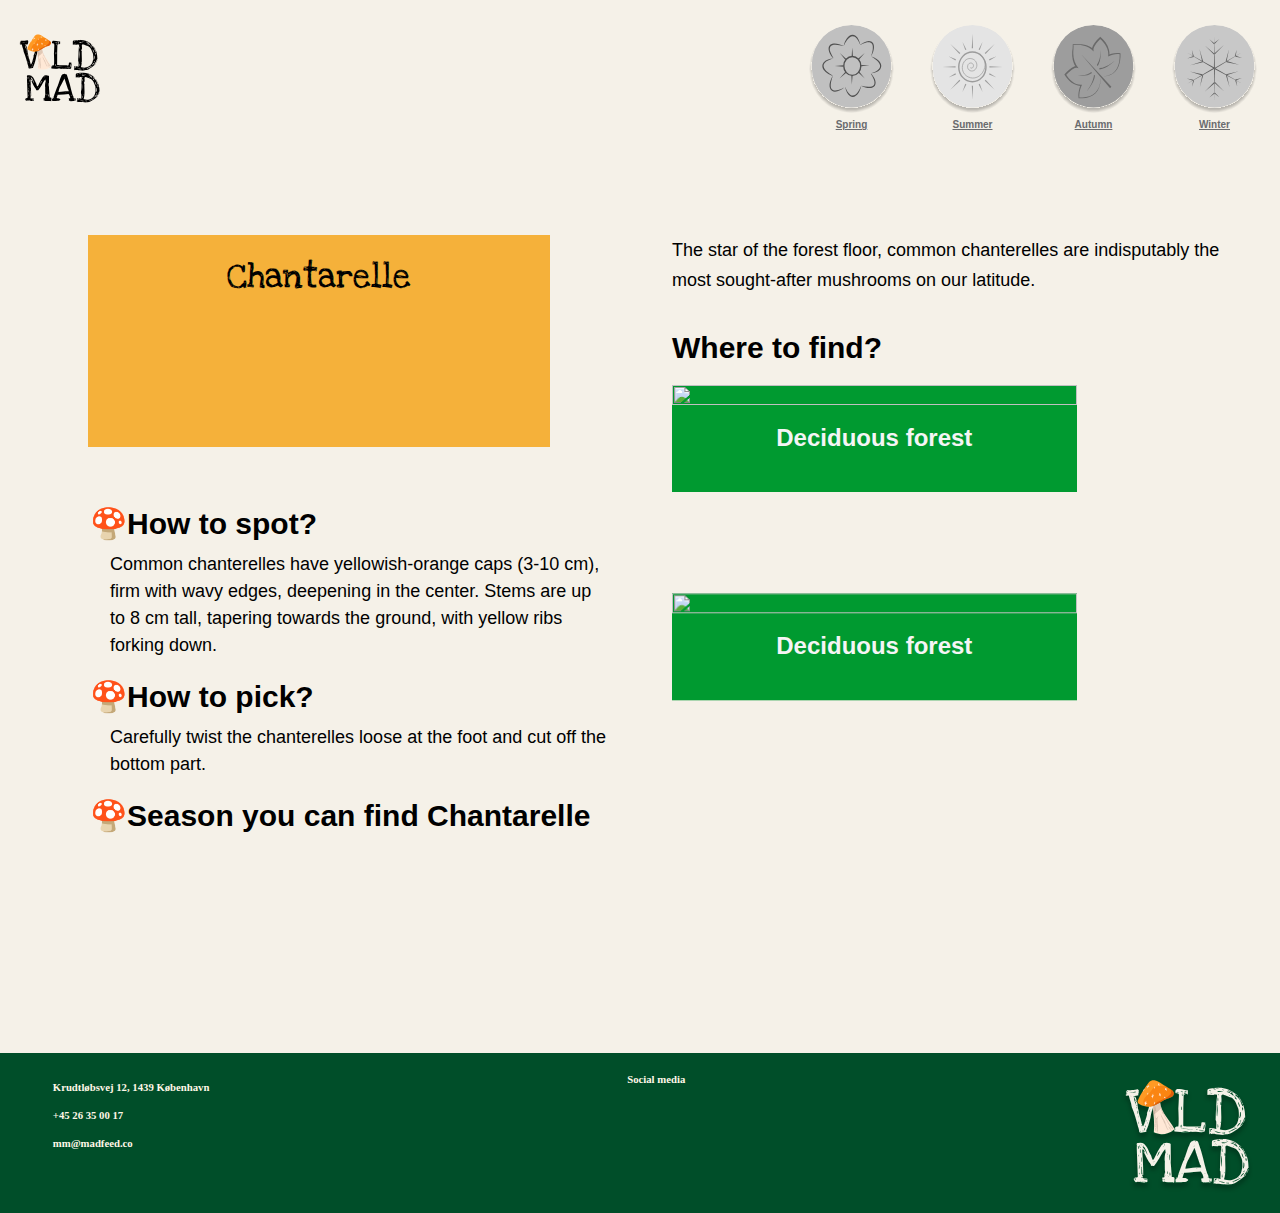
==== product.html @ 982239af "Menu links virker" ====
<!DOCTYPE html>
<html lang="en">

<head>
    <meta charset="UTF-8">
    <meta name="viewport" content="width=device-width, initial-scale=1.0">
    <meta name="robots" content="noindex">
    <link rel="preconnect" href="https://fonts.googleapis.com">
    <link rel="preconnect" href="https://fonts.gstatic.com" crossorigin>
    <link
        href="https://fonts.googleapis.com/css2?family=Lemonada:wght@600&family=Love+Ya+Like+A+Sister&family=Montserrat:wght@600&display=swap"
        rel="stylesheet">
    <script src="https://kit.fontawesome.com/c5d83fc88a.js" crossorigin="anonymous"></script>
    <link rel="stylesheet" href="css/mutual.css">
    <link rel="stylesheet" href="css/product.css">
    <title>Product</title>

</head>

<body>
    <header>
        <div class="logo"><a href="index.html"> <img src="svg/logo.svg" alt="logo til Vildmad"></a>

        </div>
        <nav>
            <div class="menu">
                <div class="menu">
                    <a class="spring_link2" href=""><img class="spring_img" src="svg/spring.svg" alt="">
                        <h6>Spring</h6>
                    </a>
                    <a class="summer_link2" href=""><img class="summer_img" src="svg/summer.svg" alt="">
                        <h6>Summer</h6>
                    </a>
                    <a class="autumn_link2" href=""><img class="autumn_img" src="svg/autumn.svg" alt="">
                        <h6>Autumn</h6>
                    </a>
                    <a class="winter_link2" href=""><img class="winter_img" src="svg/winter.svg" alt="">
                        <h6>Winter</h6>
                    </a>
                </div>
            </div>

            <div class="burger">
                <div class="line"></div>
                <div class="line"></div>
                <div class="line"></div>
            </div>
        </nav>
    </header>
    <main>
        <article class="singleview">
            <div class="box_0">
                <img class="svampe" src="" alt="">
                <h2 class="svampe_name">Chantarelle</h2>
            </div>
            <div class="sankeskab">
                <p class="description">The star of the forest floor, common
                    chanterelles are
                    indisputably the most sought-after
                    mushrooms on our latitude.</p>

                <br><br>
                <div class="skov_1">
                    <h3 class="sankeskab_overskrift"><span style="color: rgb(14, 162, 115);"><i
                                class="fa-solid fa-location-dot"></i></span>
                        Where to find?</h3>
                    <div class="box_1">
                        <img class="skov_img_1" src="" alt="">
                        <p class="skov_name">Deciduous forest</p>
                    </div>
                </div>
            </div>
            <div class="skov_2">
                <div class="box_2">
                    <img class="skov_img_2" src="" alt="">
                    <p class="skov_name_2">Deciduous forest</p>
                </div>
            </div>
            <div class="infomation">
                <h3>🍄How to spot?</h3>
                <p class="answer_spot">Common chanterelles have yellowish-orange caps (3-10 cm), firm with wavy
                    edges, deepening in the
                    center. Stems are up to 8 cm tall, tapering towards the ground, with yellow ribs forking
                    down.
                </p>
                <h3>🍄How to pick?</h3>
                <p class="answer_picking">Carefully twist the chanterelles loose at the foot and cut off the bottom
                    part.</p>
                <h3>🍄Season you can find <span class="name">Chantarelle</span></h3>
                <p class="season_ikoner">
                    <img class="seasons_0 hide" src="svg/autumn.svg" alt="">
                    <img class="seasons_1 hide" src="svg/autumn.svg" alt="">
                    <img class="seasons_2 hide" src="svg/autumn.svg" alt="">
                    <img class="seasons_3 hide" src="svg/autumn.svg" alt="">
                </p>

            </div>
        </article>
    </main>



    <footer>
        <div class="info">
            <div class="adress"><i class="fa-solid fa-location-dot"></i>
                <h6>Krudtløbsvej 12, 1439 København</h6>
            </div>
            <div class="telefon"><i class="fa-solid fa-phone"></i>
                <h6>+45 26 35 00 17</h6>
            </div>
            <div class="email"><i class="fa-solid fa-envelope"></i>
                <h6>mm@madfeed.co</h6>
            </div>
        </div>
        <div class="socialmedia">
            <h6>Social media</h6>
            <div class="ikoner"> <i class="fa-brands fa-facebook"></i>
                <i class="fa-brands fa-square-instagram"></i>
            </div>

        </div>
        <div class="footer_logo">
            <img src="svg/logo_fotter.svg" alt="logo">
        </div>
    </footer>
    <script src="js/mutual.js"></script>
    <script src="js/product.js"></script>
</body>

</html>
---- css/mutual.css ----
/*****Reset*****/
* {
  margin: 0;
  padding: 0;
  box-sizing: border-box;
}
img {
  width: 100%;
  height: auto;
  display: block;
}

body {
  background-color: #f5f1e8;
}

main {
  margin: 0 2% 0 2%;
}

/************** Icons *************/

/* hover af icons */
.spring_img:hover,
.summer_img:hover,
.autumn_img:hover,
.winter_img:hover {
  animation-name: scale_kf;
  animation-duration: 0s;
  animation-iteration-count: 1;
  animation-timing-function: linear;
  animation-fill-mode: both;
}

@keyframes scale_kf {
  0% {
    scale: 1;
  }

  100% {
    scale: 1.1;
  }
}

/* Layout af icons */
.season_icons a {
  display: grid;
  font-family: "Lato", sans-serif;
}

/******** Fonte og farve styling *********/
main {
  background-color: #f5f1e8;
}

h1 {
  font-family: "Love Ya Like A Sister", cursive;
  font-weight: 400;
  font-size: 50px;
  padding-bottom: 8px;
}

h2 {
  font-family: "Love Ya Like A Sister", cursive;
  font-weight: 400;
  font-size: 35px;
}
h3 {
  font-family: "Lato", sans-serif;
  font-weight: 700;
  font-size: 30px;
}
h4 {
  font-family: "Lato", sans-serif;
  font-weight: 400;
  font-size: 16px;
  color: #3e3f43;
}

h5 {
  font-family: "Lato", sans-serif;
  font-weight: 700;
  font-size: 13px;
  padding-bottom: 10px;
}

p {
  font-family: "Lato", sans-serif;
  font-weight: 400;
  font-size: 20px;
}

/* Link styling */
a {
  color: #6a6b6e;
  text-decoration: underline;
  font-family: "Love Ya Like A Sister";
  font-size: 18px;
}

/******** Menu *********/

header {
  display: flex;
  justify-content: space-between;
  align-items: center;
  padding: 5px;
  background-color: #f5f1e8;
}

.logo {
  width: 8%;
}

nav {
  display: flex;
  align-items: center;
}

.menu {
  display: flex;
  padding-top: 10px;
}

.menu img {
  width: 70%;
  border-radius: 100%;
  filter: grayscale(100%);
  margin: auto;
}

.menu h6 {
  display: flex;
  justify-content: center;
  font-family: "Lato", sans-serif;
  font-size: 10px;
  padding-top: 5%;
}

.menu a {
  display: block;
  transition: color 0.3s;
}

.menu a:hover {
  color: #5e6c5b;
  animation-name: scale_kf;
  animation-duration: 0s;
  animation-iteration-count: 1;
  animation-timing-function: linear;
  animation-fill-mode: both;
}

@keyframes scale_kf {
  0% {
    scale: 1;
  }

  100% {
    scale: 1.1;
  }
}

.burger {
  width: 30px;
  height: 20px;
  cursor: pointer;
}

.burger .line {
  width: 100%;
  height: 2px;
  background-color: #7d8d66;
  margin-bottom: 5px;
  transition: 0.2s linear;
}
.burger {
  display: none;
}
@media screen and (max-width: 800px) {
  .flex {
    display: flex;
    flex-direction: row;
    align-items: center;
    padding-bottom: 10%;
  }
  .menu {
    display: none;
  }
  .burger {
    display: block;
  }
  .burger.active .line:nth-child(1) {
    transform: rotate(45deg) translate(5px, 5px);
    transition: 0.2s linear;
  }

  .burger.active .line:nth-child(2) {
    opacity: 0;
    transition: 0.15s linear;
  }

  .burger.active .line:nth-child(3) {
    transform: rotate(-45deg) translate(5px, -5px);
    transition: 0.2s linear;
  }

  nav.active .menu {
    display: block;
    background-color: #f5f1e8;
    position: absolute;
    top: 30px;
    right: 0;
    z-index: 1;
    padding: 5% 5% 5% 5%;
  }

  nav.active .menu li {
    margin: 10px 20px;
  }

  nav.active .menu a {
    font-size: 24px;
    text-align: left;
    padding-top: 25%;
  }
}

@media screen and (min-width: 800px) {
  .hide {
    display: none;
  }
}

/******** Footer *********/

/*footer helt layout*/
footer {
  background-color: #004e29;
  color: #fff7e7;
  display: flex;
  padding: 20px;
  flex-direction: row;
  justify-content: space-between;
}
/*footer VIlDMAD titles font*/
.footer_title {
  padding-left: 20px;
}
/*footer infomation layout*/
footer .info {
  margin-left: 2%;
  line-height: 175%;
}
.adress,
.telefon,
.email {
  display: flex;
  gap: 8px;
}
/*footer socialmedia ikoner layout*/
.ikoner {
  display: flex;
  flex-direction: row;
  gap: 15px;
  align-items: center;
  padding-top: 15px;
  font-size: 20px;
}

@media screen and (max-width: 800px) {
  footer {
    background-color: #004e29;
    color: #fff7e7;

    display: flex;
    flex-direction: column;
    padding: 20px;
    align-items: center;
  }
  .footer_title {
    font-size: 40px;
    padding-bottom: 80px;
  }
  .info {
    display: flex;
    flex-direction: column;
    padding-left: 10px;
    line-height: 175%;
  }

  .adress,
  .telefon,
  .email {
    display: flex;
    padding-top: 10px;
  }
  .socialmedia {
    padding: 80px 0;
    display: flex;
    align-items: center;
    gap: 20px;
  }
  .ikoner {
    display: flex;
    flex-direction: row;
    gap: 15px;
    font-size: 20px;
    padding-top: 0;
  }
  .footer_logo {
    display: flex;
    width: 100px;
  }
}
---- css/product.css ----
/*Desktop version*/
/*article layout*/

.singleview {
  max-width: 1220px;
  margin: 0 auto;
  display: grid;
  grid-template-columns: 1fr 1fr;
  grid-template-rows: 1fr 1fr;
  gap: 4rem;
  padding: 100px 0;
}

/*image background color styling og layout*/
.box_0 {
  width: 80%;
  height: auto;
  margin: 0 auto;
  display: flex;
  flex-direction: column;
  padding-bottom: 20px;
  margin-bottom: 20%;
  background-color: #f5b13a;
}
.box_0 > img {
  width: 100%;
  height: auto;
  margin: 0 auto;
  display: grid;
  place-items: end center;
}

.box_2,
.box_1 {
  background-color: #009a30;
  width: 70%;
  height: auto;
  display: flex;
  flex-direction: column;
  padding-bottom: 40px;
}
.box_1 > img,
.box_2 > img {
  width: 100%;
  height: 90%;
  margin: 0 auto;
  display: grid;
  place-items: end center;
}
.sankeskab_overskrift {
  padding-bottom: 20px;
}
/*svamp navn og skove navn styling*/
.svampe_name {
  text-align: center;
  padding: 20px 0;
}

.skov_name,
.skov_name_2 {
  text-align: center;
  color: whitesmoke;
  font-size: 24px;
  font-weight: bold;
  padding-top: 15px;
}

/*sankeskab billeder layout og styling*/
.skov_1 {
  grid-column: 2/3;
  grid-row: 1/2;
  align-items: center;
  justify-content: end;
}
.skov_2 {
  grid-column: 2/3;
  grid-row: 2/3;
  align-items: center;
  transform: translateY(-10%);
}
/*svampe information layout*/
.infomation {
  grid-column: 1/2;
  grid-row: 2/3;
  transform: translateY(-120px);
  padding-left: 60px;
}
/*svampe information om season ikoner layout og styling*/
.season_ikoner {
  width: 78px;
  display: flex;
  gap: 20px;
}
.season_ikoner img {
  padding-top: 20px;
}
/*svampe informations answer styling*/
.answer_spot,
.answer_picking {
  font-size: 18px;
  line-height: 27px;
  padding: 10px 0 20px 20px;
}
/* svampe description styling */
.description {
  line-height: 30px;
  font-size: 18px;
}
.season_name {
  display: flex;
  justify-content: space-around;
}
.hide {
  display: none;
}
/* mobile version */
@media (max-width: 800px) {
  .singleview {
    display: flex;
    flex-direction: column;
    padding: 14% 4%;
    gap: 40px;
  }
  .box_0 {
    max-width: 100%;
    margin: 0 auto;
    background-color: #f5b13a;
  }
  .box_1,
  .box_2 {
    width: 80%;
  }

  .box_2 {
    margin-bottom: 20px;
  }
  .box_1,
  .box_2,
  .sankeskab_overskrift,
  .skov_1 {
    margin: auto;
    text-align: center;
  }
  .skov_2 {
    transform: translateY(0%);
  }
  .infomation {
    padding-left: 0;
    margin: 4% 4%;
    transform: translateY(0%);
  }
  .skov_name,
  .skov_name_2 {
    font-size: 20px;
  }
}
@media (max-width: 400px) {
  .svampe_name {
    font-size: 25px;
    padding-bottom: 20px;
  }
}
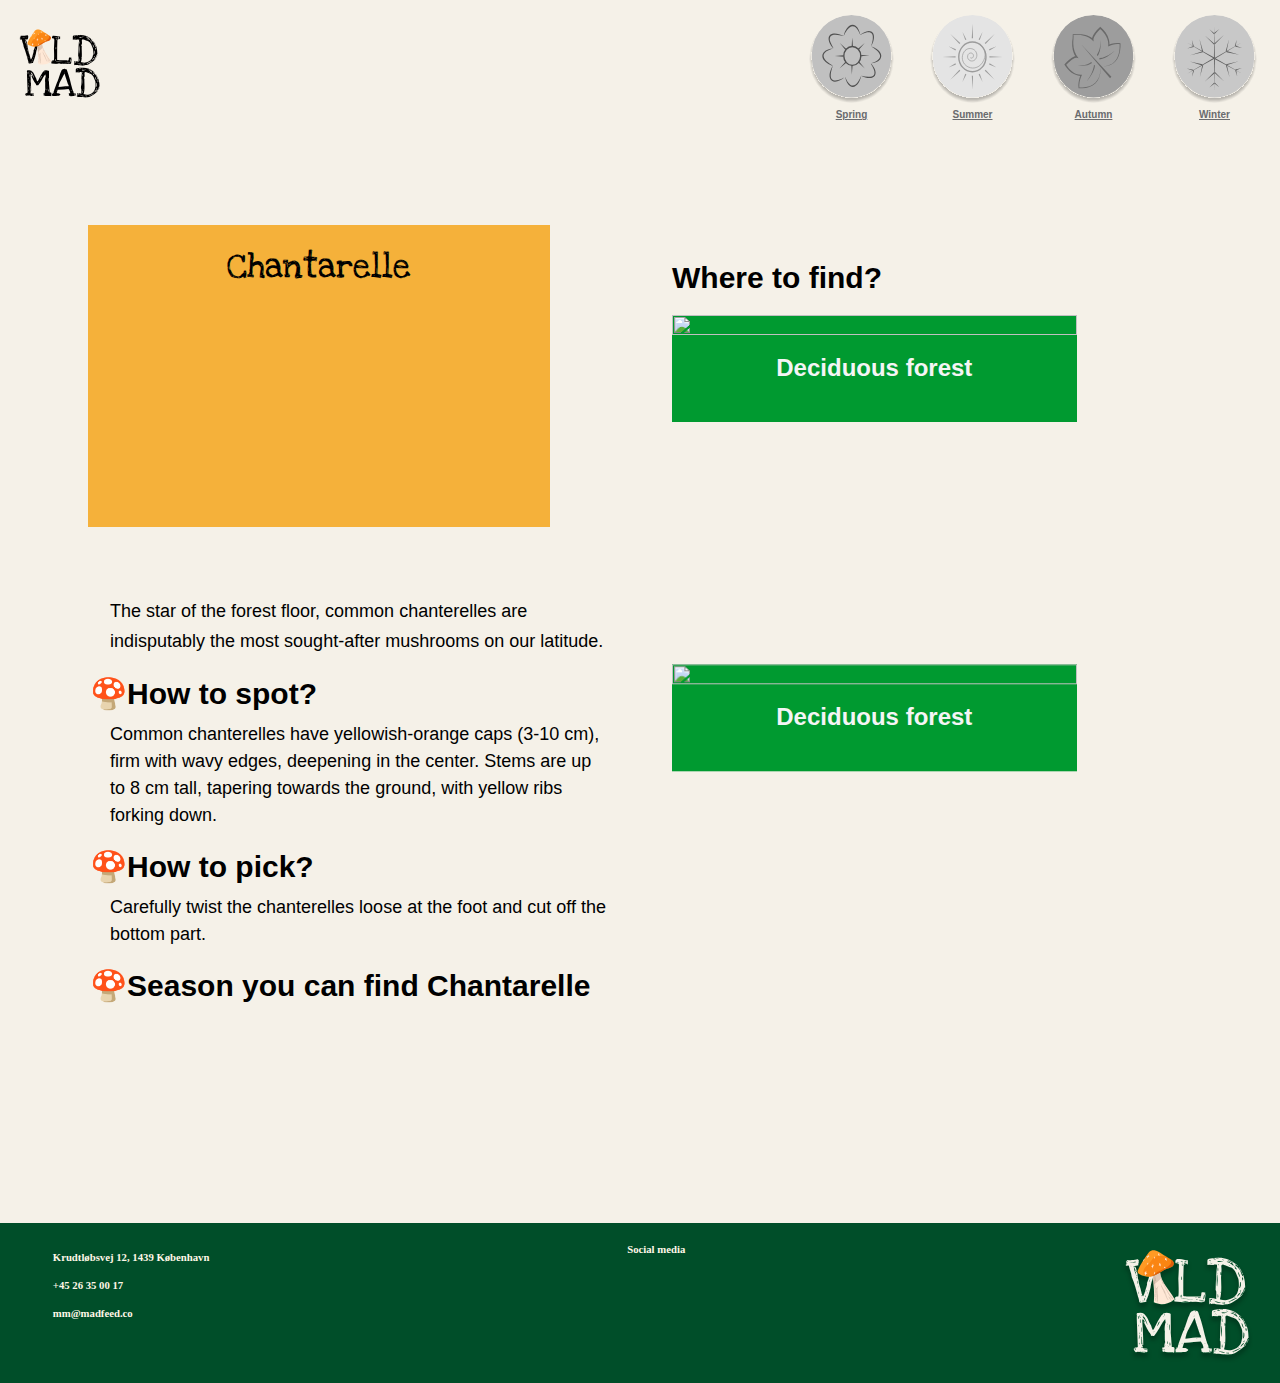
==== commit b0f8e99a: "Sidste ændringer tilføjet" ====
--- a/product.html
+++ b/product.html
@@ -19,24 +19,42 @@
 
 <body>
     <header>
-        <div class="logo"><a href="index.html"> <img src="svg/logo.svg" alt="logo til Vildmad"></a>
-
+        <div class="logo">
+            <a href="index.html"><img src="svg/logo.svg" alt="logo til Vildmad" loading="lazy"></a>
         </div>
         <nav>
+
             <div class="menu">
-                <div class="menu">
-                    <a class="spring_link2" href=""><img class="spring_img" src="svg/spring.svg" alt="">
+                <div class="flex">
+                    <a class="spring_link2" href=""><img src="svg/spring.svg" alt="icon" loading="lazy"> </a>
+                    <a href="">
                         <h6>Spring</h6>
                     </a>
-                    <a class="summer_link2" href=""><img class="summer_img" src="svg/summer.svg" alt="">
+
+
+                </div>
+                <div class="flex">
+                    <a class="summer_link2" href=""><img src="svg/summer.svg" alt="icon" loading="lazy"></a>
+                    <a href="">
                         <h6>Summer</h6>
                     </a>
-                    <a class="autumn_link2" href=""><img class="autumn_img" src="svg/autumn.svg" alt="">
+
+                </div>
+                <div class="flex">
+                    <a class="autumn_link2" href=""><img src="svg/autumn.svg" alt="icon" loading="lazy"></a>
+                    <a href="">
                         <h6>Autumn</h6>
                     </a>
-                    <a class="winter_link2" href=""><img class="winter_img" src="svg/winter.svg" alt="">
+
+                </div>
+                <div class="flex">
+                    <a class="winter_link2" href=""><img src="svg/winter.svg" alt="icon" loading="lazy">
+                    </a>
+                    <a href="">
                         <h6>Winter</h6>
                     </a>
+
+
                 </div>
             </div>
 
@@ -46,18 +64,17 @@
                 <div class="line"></div>
             </div>
         </nav>
+
     </header>
     <main>
         <article class="singleview">
             <div class="box_0">
-                <img class="svampe" src="" alt="">
+                <img class="svampe" src="" alt="" loading="lazy">
                 <h2 class="svampe_name">Chantarelle</h2>
+
             </div>
             <div class="sankeskab">
-                <p class="description">The star of the forest floor, common
-                    chanterelles are
-                    indisputably the most sought-after
-                    mushrooms on our latitude.</p>
+
 
                 <br><br>
                 <div class="skov_1">
@@ -65,18 +82,22 @@
                                 class="fa-solid fa-location-dot"></i></span>
                         Where to find?</h3>
                     <div class="box_1">
-                        <img class="skov_img_1" src="" alt="">
+                        <img class="skov_img_1" src="" alt="" loading="lazy">
                         <p class="skov_name">Deciduous forest</p>
                     </div>
                 </div>
             </div>
             <div class="skov_2">
                 <div class="box_2">
-                    <img class="skov_img_2" src="" alt="">
+                    <img class="skov_img_2" src="" alt="" loading="lazy">
                     <p class="skov_name_2">Deciduous forest</p>
                 </div>
             </div>
             <div class="infomation">
+                <p class="description">The star of the forest floor, common
+                    chanterelles are
+                    indisputably the most sought-after
+                    mushrooms on our latitude.</p>
                 <h3>🍄How to spot?</h3>
                 <p class="answer_spot">Common chanterelles have yellowish-orange caps (3-10 cm), firm with wavy
                     edges, deepening in the
@@ -88,10 +109,10 @@
                     part.</p>
                 <h3>🍄Season you can find <span class="name">Chantarelle</span></h3>
                 <p class="season_ikoner">
-                    <img class="seasons_0 hide" src="svg/autumn.svg" alt="">
-                    <img class="seasons_1 hide" src="svg/autumn.svg" alt="">
-                    <img class="seasons_2 hide" src="svg/autumn.svg" alt="">
-                    <img class="seasons_3 hide" src="svg/autumn.svg" alt="">
+                    <img class="seasons_0 hide" src="svg/autumn.svg" alt="" loading="lazy">
+                    <img class="seasons_1 hide" src="svg/autumn.svg" alt="" loading="lazy">
+                    <img class="seasons_2 hide" src="svg/autumn.svg" alt="" loading="lazy">
+                    <img class="seasons_3 hide" src="svg/autumn.svg" alt="" loading="lazy">
                 </p>
 
             </div>
@@ -120,7 +141,7 @@
 
         </div>
         <div class="footer_logo">
-            <img src="svg/logo_fotter.svg" alt="logo">
+            <img src="svg/logo_fotter.svg" alt="logo" loading="lazy">
         </div>
     </footer>
     <script src="js/mutual.js"></script>
--- a/css/mutual.css
+++ b/css/mutual.css
@@ -258,6 +258,12 @@
   display: flex;
   gap: 8px;
 }
+
+.info i {
+  display: flex;
+  align-self: center;
+}
+
 /*footer socialmedia ikoner layout*/
 .ikoner {
   display: flex;
--- a/css/product.css
+++ b/css/product.css
@@ -105,6 +105,7 @@
 .description {
   line-height: 30px;
   font-size: 18px;
+  padding: 10px 0 20px 20px;
 }
 .season_name {
   display: flex;
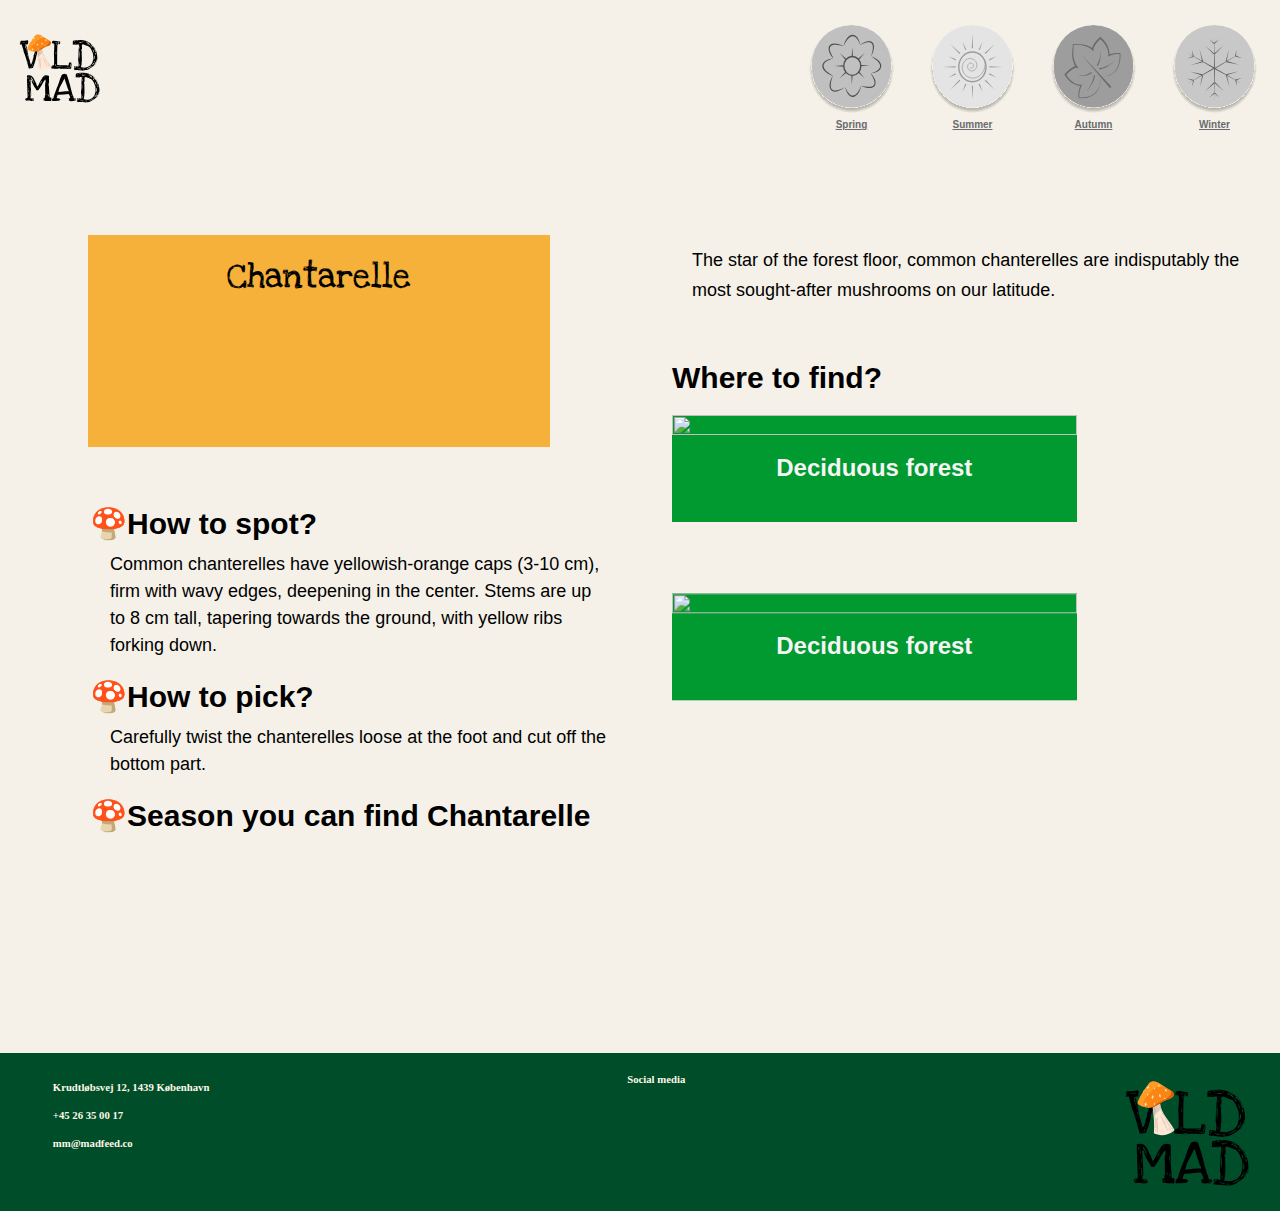
==== commit 370f3aac: "metatag tilføj" ====
--- a/product.html
+++ b/product.html
@@ -4,6 +4,13 @@
 <head>
     <meta charset="UTF-8">
     <meta name="viewport" content="width=device-width, initial-scale=1.0">
+    <meta name=description content="The star of the forest floor, common
+    chanterelles are
+    indisputably the most sought-after
+    mushrooms on our latitude. Common chanterelles have yellowish-orange caps (3-10 cm), firm with wavy
+    edges, deepening in the
+    center. Stems are up to 8 cm tall, tapering towards the ground, with yellow ribs forking
+    down.">
     <meta name="robots" content="noindex">
     <link rel="preconnect" href="https://fonts.googleapis.com">
     <link rel="preconnect" href="https://fonts.gstatic.com" crossorigin>
@@ -19,42 +26,24 @@
 
 <body>
     <header>
-        <div class="logo">
-            <a href="index.html"><img src="svg/logo.svg" alt="logo til Vildmad" loading="lazy"></a>
+        <div class="logo"><a href="index.html"> <img src="svg/logo.svg" alt="logo til Vildmad"></a>
+
         </div>
         <nav>
-
             <div class="menu">
-                <div class="flex">
-                    <a class="spring_link2" href=""><img src="svg/spring.svg" alt="icon" loading="lazy"> </a>
-                    <a href="">
+                <div class="menu">
+                    <a class="spring_link" href=""><img class="spring_img" src="svg/spring.svg" alt="">
                         <h6>Spring</h6>
                     </a>
-
-
-                </div>
-                <div class="flex">
-                    <a class="summer_link2" href=""><img src="svg/summer.svg" alt="icon" loading="lazy"></a>
-                    <a href="">
+                    <a class="summer_link" href=""><img class="summer_img" src="svg/summer.svg" alt="">
                         <h6>Summer</h6>
                     </a>
-
-                </div>
-                <div class="flex">
-                    <a class="autumn_link2" href=""><img src="svg/autumn.svg" alt="icon" loading="lazy"></a>
-                    <a href="">
+                    <a class="autumn_link" href=""><img class="autumn_img" src="svg/autumn.svg" alt="">
                         <h6>Autumn</h6>
                     </a>
-
-                </div>
-                <div class="flex">
-                    <a class="winter_link2" href=""><img src="svg/winter.svg" alt="icon" loading="lazy">
-                    </a>
-                    <a href="">
+                    <a class="winter_link" href=""><img class="winter_img" src="svg/winter.svg" alt="">
                         <h6>Winter</h6>
                     </a>
-
-
                 </div>
             </div>
 
@@ -64,17 +53,18 @@
                 <div class="line"></div>
             </div>
         </nav>
-
     </header>
     <main>
         <article class="singleview">
             <div class="box_0">
-                <img class="svampe" src="" alt="" loading="lazy">
+                <img class="svampe" src="svg/kantarel.webp" alt="">
                 <h2 class="svampe_name">Chantarelle</h2>
-
             </div>
             <div class="sankeskab">
-
+                <p class="description">The star of the forest floor, common
+                    chanterelles are
+                    indisputably the most sought-after
+                    mushrooms on our latitude.</p>
 
                 <br><br>
                 <div class="skov_1">
@@ -82,22 +72,18 @@
                                 class="fa-solid fa-location-dot"></i></span>
                         Where to find?</h3>
                     <div class="box_1">
-                        <img class="skov_img_1" src="" alt="" loading="lazy">
+                        <img class="skov_img_1" src="svg/VILDMAD_BT_BY_03-squashed.jpg" alt="">
                         <p class="skov_name">Deciduous forest</p>
                     </div>
                 </div>
             </div>
             <div class="skov_2">
                 <div class="box_2">
-                    <img class="skov_img_2" src="" alt="" loading="lazy">
+                    <img class="skov_img_2" src="svg/VILDMAD_BT_Lovskov_08.jpg" alt="">
                     <p class="skov_name_2">Deciduous forest</p>
                 </div>
             </div>
             <div class="infomation">
-                <p class="description">The star of the forest floor, common
-                    chanterelles are
-                    indisputably the most sought-after
-                    mushrooms on our latitude.</p>
                 <h3>🍄How to spot?</h3>
                 <p class="answer_spot">Common chanterelles have yellowish-orange caps (3-10 cm), firm with wavy
                     edges, deepening in the
@@ -109,10 +95,10 @@
                     part.</p>
                 <h3>🍄Season you can find <span class="name">Chantarelle</span></h3>
                 <p class="season_ikoner">
-                    <img class="seasons_0 hide" src="svg/autumn.svg" alt="" loading="lazy">
-                    <img class="seasons_1 hide" src="svg/autumn.svg" alt="" loading="lazy">
-                    <img class="seasons_2 hide" src="svg/autumn.svg" alt="" loading="lazy">
-                    <img class="seasons_3 hide" src="svg/autumn.svg" alt="" loading="lazy">
+                    <img class="seasons_0 hide" src="svg/autumn.svg" alt="">
+                    <img class="seasons_1 hide" src="svg/autumn.svg" alt="">
+                    <img class="seasons_2 hide" src="svg/autumn.svg" alt="">
+                    <img class="seasons_3 hide" src="svg/autumn.svg" alt="">
                 </p>
 
             </div>
@@ -141,7 +127,7 @@
 
         </div>
         <div class="footer_logo">
-            <img src="svg/logo_fotter.svg" alt="logo" loading="lazy">
+            <img src="svg/logo.svg" alt="logo">
         </div>
     </footer>
     <script src="js/mutual.js"></script>
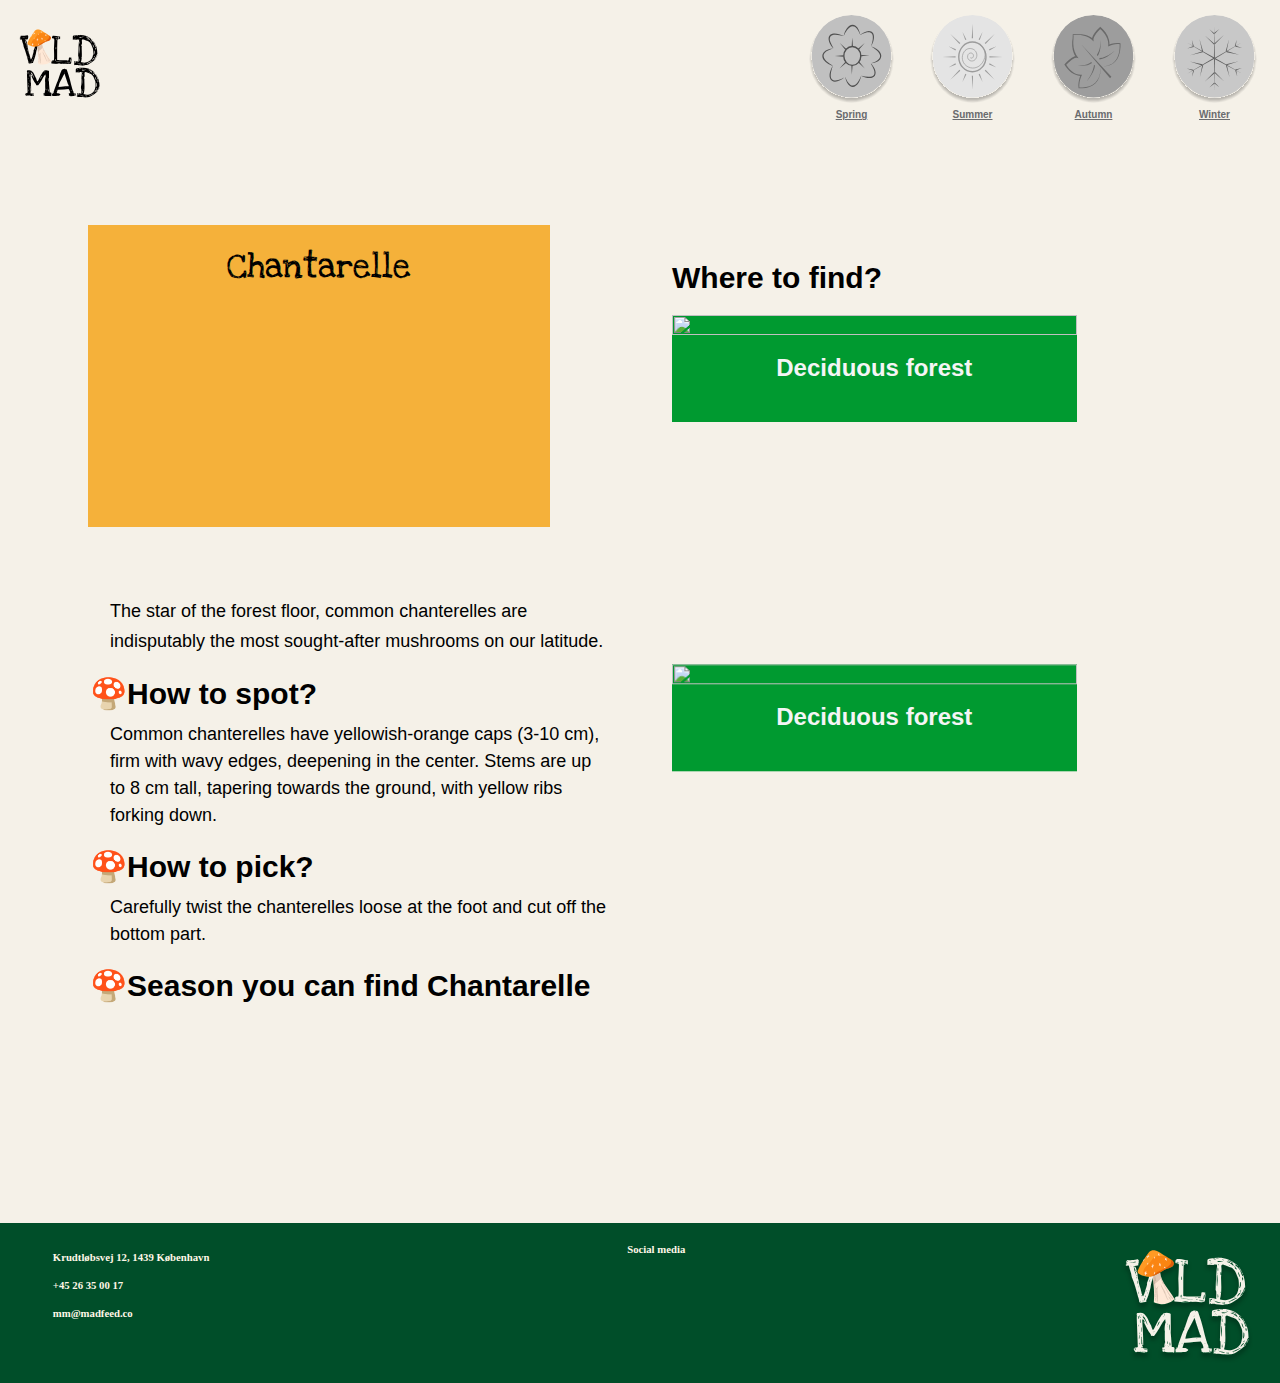
==== commit 1aee5390: "Merge branch 'master' of https://github.com/trla0001/vildmad" ====
--- a/product.html
+++ b/product.html
@@ -26,24 +26,42 @@
 
 <body>
     <header>
-        <div class="logo"><a href="index.html"> <img src="svg/logo.svg" alt="logo til Vildmad"></a>
-
+        <div class="logo">
+            <a href="index.html"><img src="svg/logo.svg" alt="logo til Vildmad" loading="lazy"></a>
         </div>
         <nav>
+
             <div class="menu">
-                <div class="menu">
-                    <a class="spring_link" href=""><img class="spring_img" src="svg/spring.svg" alt="">
+                <div class="flex">
+                    <a class="spring_link2" href=""><img src="svg/spring.svg" alt="icon" loading="lazy"> </a>
+                    <a href="">
                         <h6>Spring</h6>
                     </a>
-                    <a class="summer_link" href=""><img class="summer_img" src="svg/summer.svg" alt="">
+
+
+                </div>
+                <div class="flex">
+                    <a class="summer_link2" href=""><img src="svg/summer.svg" alt="icon" loading="lazy"></a>
+                    <a href="">
                         <h6>Summer</h6>
                     </a>
-                    <a class="autumn_link" href=""><img class="autumn_img" src="svg/autumn.svg" alt="">
+
+                </div>
+                <div class="flex">
+                    <a class="autumn_link2" href=""><img src="svg/autumn.svg" alt="icon" loading="lazy"></a>
+                    <a href="">
                         <h6>Autumn</h6>
                     </a>
-                    <a class="winter_link" href=""><img class="winter_img" src="svg/winter.svg" alt="">
+
+                </div>
+                <div class="flex">
+                    <a class="winter_link2" href=""><img src="svg/winter.svg" alt="icon" loading="lazy">
+                    </a>
+                    <a href="">
                         <h6>Winter</h6>
                     </a>
+
+
                 </div>
             </div>
 
@@ -53,18 +71,17 @@
                 <div class="line"></div>
             </div>
         </nav>
+
     </header>
     <main>
         <article class="singleview">
             <div class="box_0">
-                <img class="svampe" src="svg/kantarel.webp" alt="">
+                <img class="svampe" src="" alt="" loading="lazy">
                 <h2 class="svampe_name">Chantarelle</h2>
+
             </div>
             <div class="sankeskab">
-                <p class="description">The star of the forest floor, common
-                    chanterelles are
-                    indisputably the most sought-after
-                    mushrooms on our latitude.</p>
+
 
                 <br><br>
                 <div class="skov_1">
@@ -72,18 +89,22 @@
                                 class="fa-solid fa-location-dot"></i></span>
                         Where to find?</h3>
                     <div class="box_1">
-                        <img class="skov_img_1" src="svg/VILDMAD_BT_BY_03-squashed.jpg" alt="">
+                        <img class="skov_img_1" src="" alt="" loading="lazy">
                         <p class="skov_name">Deciduous forest</p>
                     </div>
                 </div>
             </div>
             <div class="skov_2">
                 <div class="box_2">
-                    <img class="skov_img_2" src="svg/VILDMAD_BT_Lovskov_08.jpg" alt="">
+                    <img class="skov_img_2" src="" alt="" loading="lazy">
                     <p class="skov_name_2">Deciduous forest</p>
                 </div>
             </div>
             <div class="infomation">
+                <p class="description">The star of the forest floor, common
+                    chanterelles are
+                    indisputably the most sought-after
+                    mushrooms on our latitude.</p>
                 <h3>🍄How to spot?</h3>
                 <p class="answer_spot">Common chanterelles have yellowish-orange caps (3-10 cm), firm with wavy
                     edges, deepening in the
@@ -95,10 +116,10 @@
                     part.</p>
                 <h3>🍄Season you can find <span class="name">Chantarelle</span></h3>
                 <p class="season_ikoner">
-                    <img class="seasons_0 hide" src="svg/autumn.svg" alt="">
-                    <img class="seasons_1 hide" src="svg/autumn.svg" alt="">
-                    <img class="seasons_2 hide" src="svg/autumn.svg" alt="">
-                    <img class="seasons_3 hide" src="svg/autumn.svg" alt="">
+                    <img class="seasons_0 hide" src="svg/autumn.svg" alt="" loading="lazy">
+                    <img class="seasons_1 hide" src="svg/autumn.svg" alt="" loading="lazy">
+                    <img class="seasons_2 hide" src="svg/autumn.svg" alt="" loading="lazy">
+                    <img class="seasons_3 hide" src="svg/autumn.svg" alt="" loading="lazy">
                 </p>
 
             </div>
@@ -127,7 +148,7 @@
 
         </div>
         <div class="footer_logo">
-            <img src="svg/logo.svg" alt="logo">
+            <img src="svg/logo_fotter.svg" alt="logo" loading="lazy">
         </div>
     </footer>
     <script src="js/mutual.js"></script>
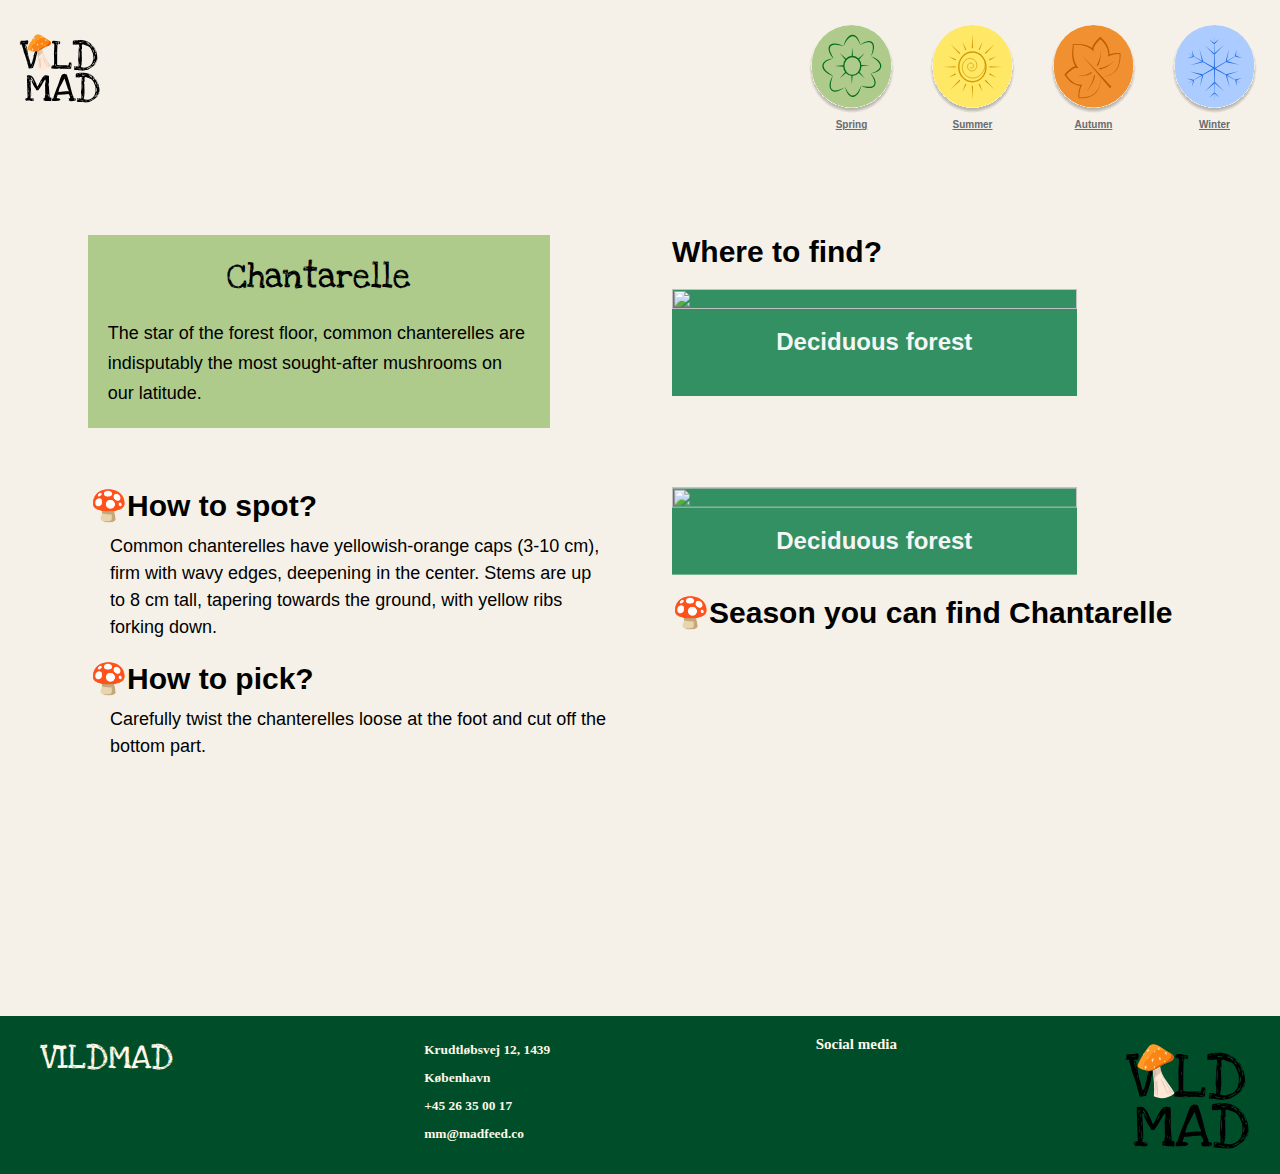
==== commit 8cc9c496: "layout ændring" ====
--- a/product.html
+++ b/product.html
@@ -4,13 +4,6 @@
 <head>
     <meta charset="UTF-8">
     <meta name="viewport" content="width=device-width, initial-scale=1.0">
-    <meta name=description content="The star of the forest floor, common
-    chanterelles are
-    indisputably the most sought-after
-    mushrooms on our latitude. Common chanterelles have yellowish-orange caps (3-10 cm), firm with wavy
-    edges, deepening in the
-    center. Stems are up to 8 cm tall, tapering towards the ground, with yellow ribs forking
-    down.">
     <meta name="robots" content="noindex">
     <link rel="preconnect" href="https://fonts.googleapis.com">
     <link rel="preconnect" href="https://fonts.gstatic.com" crossorigin>
@@ -26,42 +19,24 @@
 
 <body>
     <header>
-        <div class="logo">
-            <a href="index.html"><img src="svg/logo.svg" alt="logo til Vildmad" loading="lazy"></a>
+        <div class="logo"><a href="index.html"> <img src="svg/logo.svg" alt="logo til Vildmad"></a>
+
         </div>
         <nav>
-
             <div class="menu">
-                <div class="flex">
-                    <a class="spring_link2" href=""><img src="svg/spring.svg" alt="icon" loading="lazy"> </a>
-                    <a href="">
+                <div class="menu">
+                    <a class="spring_link" href=""><img class="spring_img" src="svg/spring.svg" alt="">
                         <h6>Spring</h6>
                     </a>
-
-
-                </div>
-                <div class="flex">
-                    <a class="summer_link2" href=""><img src="svg/summer.svg" alt="icon" loading="lazy"></a>
-                    <a href="">
+                    <a class="summer_link" href=""><img class="summer_img" src="svg/summer.svg" alt="">
                         <h6>Summer</h6>
                     </a>
-
-                </div>
-                <div class="flex">
-                    <a class="autumn_link2" href=""><img src="svg/autumn.svg" alt="icon" loading="lazy"></a>
-                    <a href="">
+                    <a class="autumn_link" href=""><img class="autumn_img" src="svg/autumn.svg" alt="">
                         <h6>Autumn</h6>
                     </a>
-
-                </div>
-                <div class="flex">
-                    <a class="winter_link2" href=""><img src="svg/winter.svg" alt="icon" loading="lazy">
-                    </a>
-                    <a href="">
+                    <a class="winter_link" href=""><img class="winter_img" src="svg/winter.svg" alt="">
                         <h6>Winter</h6>
                     </a>
-
-
                 </div>
             </div>
 
@@ -71,40 +46,43 @@
                 <div class="line"></div>
             </div>
         </nav>
-
     </header>
     <main>
         <article class="singleview">
             <div class="box_0">
-                <img class="svampe" src="" alt="" loading="lazy">
+                <img class="svampe" src="svg/kantarel.webp" alt="">
                 <h2 class="svampe_name">Chantarelle</h2>
-
+                <p class="description">The star of the forest floor, common
+                    chanterelles are
+                    indisputably the most sought-after
+                    mushrooms on our latitude.</p>
             </div>
             <div class="sankeskab">
 
-
-                <br><br>
                 <div class="skov_1">
                     <h3 class="sankeskab_overskrift"><span style="color: rgb(14, 162, 115);"><i
                                 class="fa-solid fa-location-dot"></i></span>
                         Where to find?</h3>
                     <div class="box_1">
-                        <img class="skov_img_1" src="" alt="" loading="lazy">
+                        <img class="skov_img_1" src="svg/VILDMAD_BT_BY_03-squashed.jpg" alt="">
                         <p class="skov_name">Deciduous forest</p>
                     </div>
                 </div>
             </div>
             <div class="skov_2">
                 <div class="box_2">
-                    <img class="skov_img_2" src="" alt="" loading="lazy">
+                    <img class="skov_img_2" src="svg/VILDMAD_BT_Lovskov_08.jpg" alt="">
                     <p class="skov_name_2">Deciduous forest</p>
                 </div>
+                <h3 class="season_find">🍄Season you can find <span class="name">Chantarelle</span></h3>
+                <p class="season_ikoner">
+                    <img class="seasons_0" src="" alt="">
+                    <img class="seasons_1" src="" alt="">
+                    <img class="seasons_2" src="" alt="">
+                    <img class="seasons_3" src="" alt="">
+                </p>
             </div>
             <div class="infomation">
-                <p class="description">The star of the forest floor, common
-                    chanterelles are
-                    indisputably the most sought-after
-                    mushrooms on our latitude.</p>
                 <h3>🍄How to spot?</h3>
                 <p class="answer_spot">Common chanterelles have yellowish-orange caps (3-10 cm), firm with wavy
                     edges, deepening in the
@@ -114,13 +92,8 @@
                 <h3>🍄How to pick?</h3>
                 <p class="answer_picking">Carefully twist the chanterelles loose at the foot and cut off the bottom
                     part.</p>
-                <h3>🍄Season you can find <span class="name">Chantarelle</span></h3>
-                <p class="season_ikoner">
-                    <img class="seasons_0 hide" src="svg/autumn.svg" alt="" loading="lazy">
-                    <img class="seasons_1 hide" src="svg/autumn.svg" alt="" loading="lazy">
-                    <img class="seasons_2 hide" src="svg/autumn.svg" alt="" loading="lazy">
-                    <img class="seasons_3 hide" src="svg/autumn.svg" alt="" loading="lazy">
-                </p>
+
+
 
             </div>
         </article>
@@ -129,6 +102,9 @@
 
 
     <footer>
+        <div class="footer_title">
+            <h2>VILDMAD</h2>
+        </div>
         <div class="info">
             <div class="adress"><i class="fa-solid fa-location-dot"></i>
                 <h6>Krudtløbsvej 12, 1439 København</h6>
@@ -148,9 +124,12 @@
 
         </div>
         <div class="footer_logo">
-            <img src="svg/logo_fotter.svg" alt="logo" loading="lazy">
+            <img src="svg/logo.svg" alt="logo">
         </div>
     </footer>
+
+
+
     <script src="js/mutual.js"></script>
     <script src="js/product.js"></script>
 </body>
--- a/css/mutual.css
+++ b/css/mutual.css
@@ -42,7 +42,30 @@
   }
 }
 
-/* Layout af icons */
+/* Current af icons */
+.current {
+  animation-name: scale_kf;
+  animation-duration: 0s;
+  animation-iteration-count: 1;
+  animation-timing-function: linear;
+  animation-fill-mode: both;
+}
+
+@keyframes scale_kf {
+  100% {
+    scale: 1.1;
+  }
+
+  100% {
+    scale: 1.1;
+  }
+}
+
+.gray {
+  filter: grayscale(100%);
+}
+
+/* Layout af icons link */
 .season_icons a {
   display: grid;
   font-family: "Lato", sans-serif;
@@ -125,7 +148,6 @@
 .menu img {
   width: 70%;
   border-radius: 100%;
-  filter: grayscale(100%);
   margin: auto;
 }
 
@@ -243,6 +265,7 @@
   flex-direction: row;
   justify-content: space-between;
 }
+
 /*footer VIlDMAD titles font*/
 .footer_title {
   padding-left: 20px;
@@ -256,9 +279,13 @@
 .telefon,
 .email {
   display: flex;
-  gap: 8px;
-}
-
+  gap: 10px;
+  margin-left: 5%;
+  font-size: 20px;
+}
+.socialmedia h6 {
+  font-size: 15px;
+}
 .info i {
   display: flex;
   align-self: center;
@@ -271,7 +298,7 @@
   gap: 15px;
   align-items: center;
   padding-top: 15px;
-  font-size: 20px;
+  font-size: 30px;
 }
 
 @media screen and (max-width: 800px) {
--- a/css/product.css
+++ b/css/product.css
@@ -20,7 +20,7 @@
   flex-direction: column;
   padding-bottom: 20px;
   margin-bottom: 20%;
-  background-color: #f5b13a;
+  background-color: #afcb8c;
 }
 .box_0 > img {
   width: 100%;
@@ -32,7 +32,7 @@
 
 .box_2,
 .box_1 {
-  background-color: #009a30;
+  background-color: #339063;
   width: 70%;
   height: auto;
   display: flex;
@@ -46,6 +46,9 @@
   margin: 0 auto;
   display: grid;
   place-items: end center;
+}
+.box_2 {
+  padding-bottom: 20px;
 }
 .sankeskab_overskrift {
   padding-bottom: 20px;
@@ -76,7 +79,7 @@
   grid-column: 2/3;
   grid-row: 2/3;
   align-items: center;
-  transform: translateY(-10%);
+  transform: translateY(-39%);
 }
 /*svampe information layout*/
 .infomation {
@@ -86,8 +89,11 @@
   padding-left: 60px;
 }
 /*svampe information om season ikoner layout og styling*/
+.season_find {
+  margin-top: 20px;
+}
 .season_ikoner {
-  width: 78px;
+  width: 18%;
   display: flex;
   gap: 20px;
 }
@@ -105,7 +111,7 @@
 .description {
   line-height: 30px;
   font-size: 18px;
-  padding: 10px 0 20px 20px;
+  padding: 0 20px;
 }
 .season_name {
   display: flex;
@@ -147,12 +153,21 @@
   }
   .infomation {
     padding-left: 0;
-    margin: 4% 4%;
-    transform: translateY(0%);
+    margin: 0 4%;
+    transform: translateY(-8%);
+  }
+  .season_find {
+    padding: 0 40px;
   }
   .skov_name,
   .skov_name_2 {
     font-size: 20px;
+  }
+  .season_ikoner {
+    width: 18%;
+    display: flex;
+    gap: 20px;
+    margin-left: 40px;
   }
 }
 @media (max-width: 400px) {
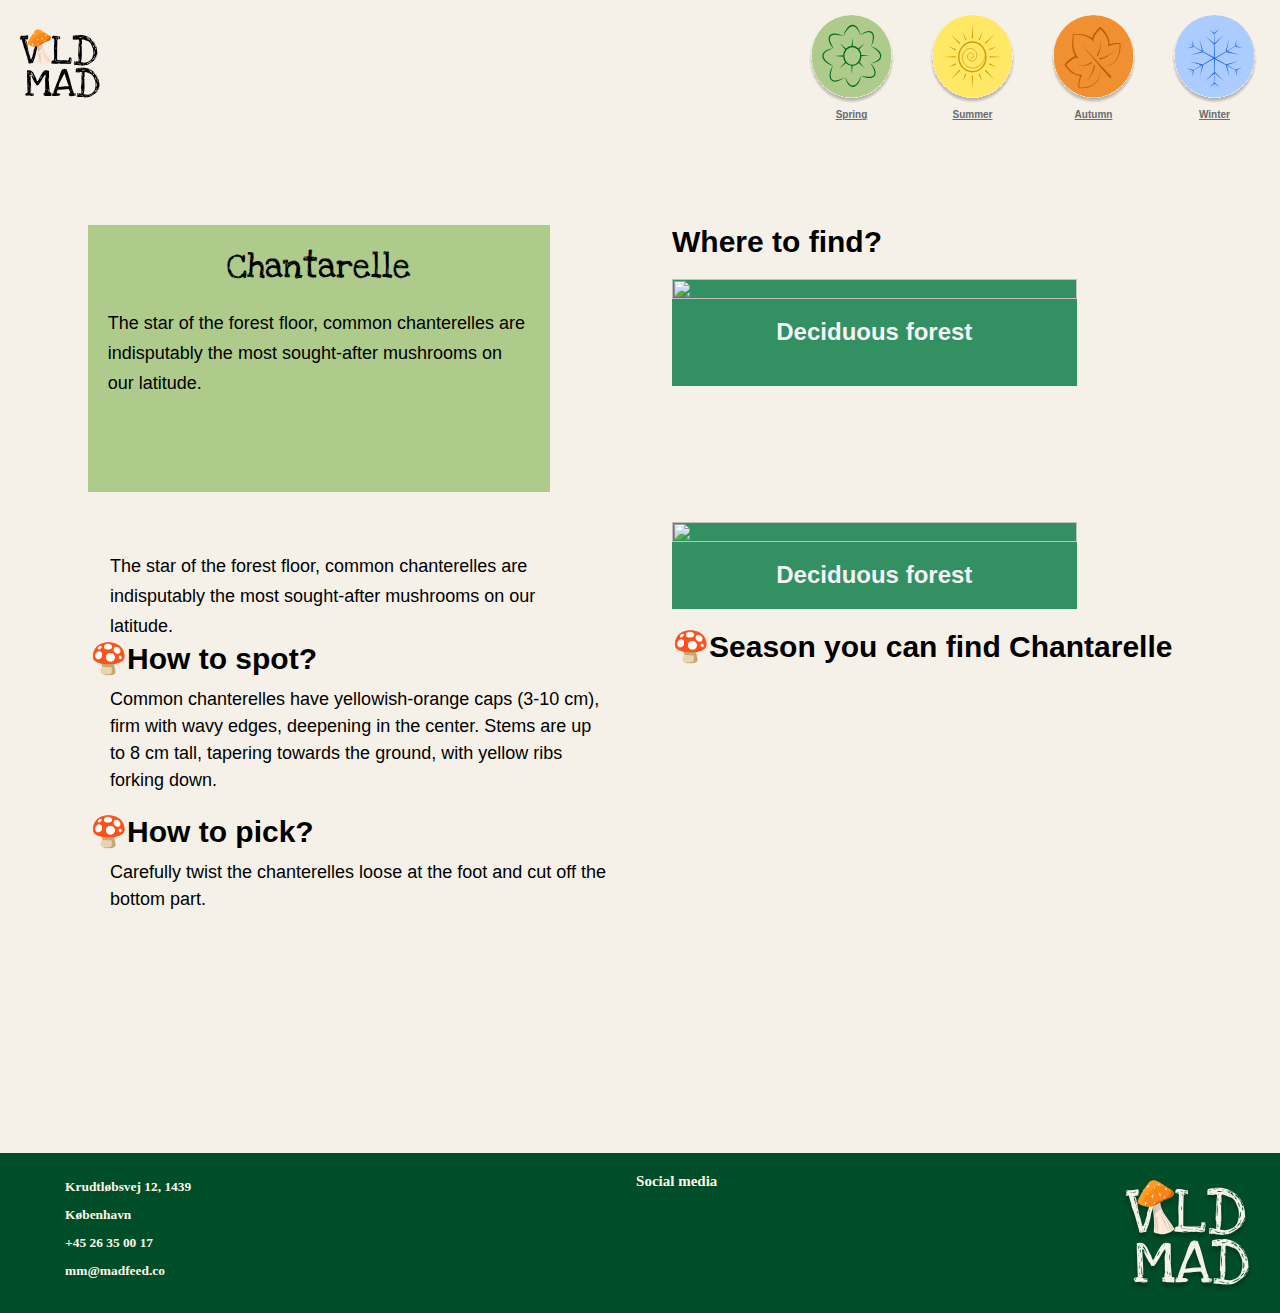
==== commit 5907ec32: "Merge branch 'product'" ====
--- a/product.html
+++ b/product.html
@@ -4,6 +4,13 @@
 <head>
     <meta charset="UTF-8">
     <meta name="viewport" content="width=device-width, initial-scale=1.0">
+    <meta name=description content="The star of the forest floor, common
+    chanterelles are
+    indisputably the most sought-after
+    mushrooms on our latitude. Common chanterelles have yellowish-orange caps (3-10 cm), firm with wavy
+    edges, deepening in the
+    center. Stems are up to 8 cm tall, tapering towards the ground, with yellow ribs forking
+    down.">
     <meta name="robots" content="noindex">
     <link rel="preconnect" href="https://fonts.googleapis.com">
     <link rel="preconnect" href="https://fonts.gstatic.com" crossorigin>
@@ -19,24 +26,42 @@
 
 <body>
     <header>
-        <div class="logo"><a href="index.html"> <img src="svg/logo.svg" alt="logo til Vildmad"></a>
-
+        <div class="logo">
+            <a href="index.html"><img src="svg/logo.svg" alt="logo til Vildmad" loading="lazy"></a>
         </div>
         <nav>
+
             <div class="menu">
-                <div class="menu">
-                    <a class="spring_link" href=""><img class="spring_img" src="svg/spring.svg" alt="">
+                <div class="flex">
+                    <a class="spring_link2" href=""><img src="svg/spring.svg" alt="icon" loading="lazy"> </a>
+                    <a href="">
                         <h6>Spring</h6>
                     </a>
-                    <a class="summer_link" href=""><img class="summer_img" src="svg/summer.svg" alt="">
+
+
+                </div>
+                <div class="flex">
+                    <a class="summer_link2" href=""><img src="svg/summer.svg" alt="icon" loading="lazy"></a>
+                    <a href="">
                         <h6>Summer</h6>
                     </a>
-                    <a class="autumn_link" href=""><img class="autumn_img" src="svg/autumn.svg" alt="">
+
+                </div>
+                <div class="flex">
+                    <a class="autumn_link2" href=""><img src="svg/autumn.svg" alt="icon" loading="lazy"></a>
+                    <a href="">
                         <h6>Autumn</h6>
                     </a>
-                    <a class="winter_link" href=""><img class="winter_img" src="svg/winter.svg" alt="">
+
+                </div>
+                <div class="flex">
+                    <a class="winter_link2" href=""><img src="svg/winter.svg" alt="icon" loading="lazy">
+                    </a>
+                    <a href="">
                         <h6>Winter</h6>
                     </a>
+
+
                 </div>
             </div>
 
@@ -46,11 +71,12 @@
                 <div class="line"></div>
             </div>
         </nav>
+
     </header>
     <main>
         <article class="singleview">
             <div class="box_0">
-                <img class="svampe" src="svg/kantarel.webp" alt="">
+                <img class="svampe" src="" alt="" loading="lazy">
                 <h2 class="svampe_name">Chantarelle</h2>
                 <p class="description">The star of the forest floor, common
                     chanterelles are
@@ -64,14 +90,14 @@
                                 class="fa-solid fa-location-dot"></i></span>
                         Where to find?</h3>
                     <div class="box_1">
-                        <img class="skov_img_1" src="svg/VILDMAD_BT_BY_03-squashed.jpg" alt="">
+                        <img class="skov_img_1" src="" alt="" loading="lazy">
                         <p class="skov_name">Deciduous forest</p>
                     </div>
                 </div>
             </div>
             <div class="skov_2">
                 <div class="box_2">
-                    <img class="skov_img_2" src="svg/VILDMAD_BT_Lovskov_08.jpg" alt="">
+                    <img class="skov_img_2" src="" alt="" loading="lazy">
                     <p class="skov_name_2">Deciduous forest</p>
                 </div>
                 <h3 class="season_find">🍄Season you can find <span class="name">Chantarelle</span></h3>
@@ -83,6 +109,10 @@
                 </p>
             </div>
             <div class="infomation">
+                <p class="description">The star of the forest floor, common
+                    chanterelles are
+                    indisputably the most sought-after
+                    mushrooms on our latitude.</p>
                 <h3>🍄How to spot?</h3>
                 <p class="answer_spot">Common chanterelles have yellowish-orange caps (3-10 cm), firm with wavy
                     edges, deepening in the
@@ -102,9 +132,6 @@
 
 
     <footer>
-        <div class="footer_title">
-            <h2>VILDMAD</h2>
-        </div>
         <div class="info">
             <div class="adress"><i class="fa-solid fa-location-dot"></i>
                 <h6>Krudtløbsvej 12, 1439 København</h6>
@@ -124,12 +151,9 @@
 
         </div>
         <div class="footer_logo">
-            <img src="svg/logo.svg" alt="logo">
+            <img src="svg/logo_fotter.svg" alt="logo" loading="lazy">
         </div>
     </footer>
-
-
-
     <script src="js/mutual.js"></script>
     <script src="js/product.js"></script>
 </body>
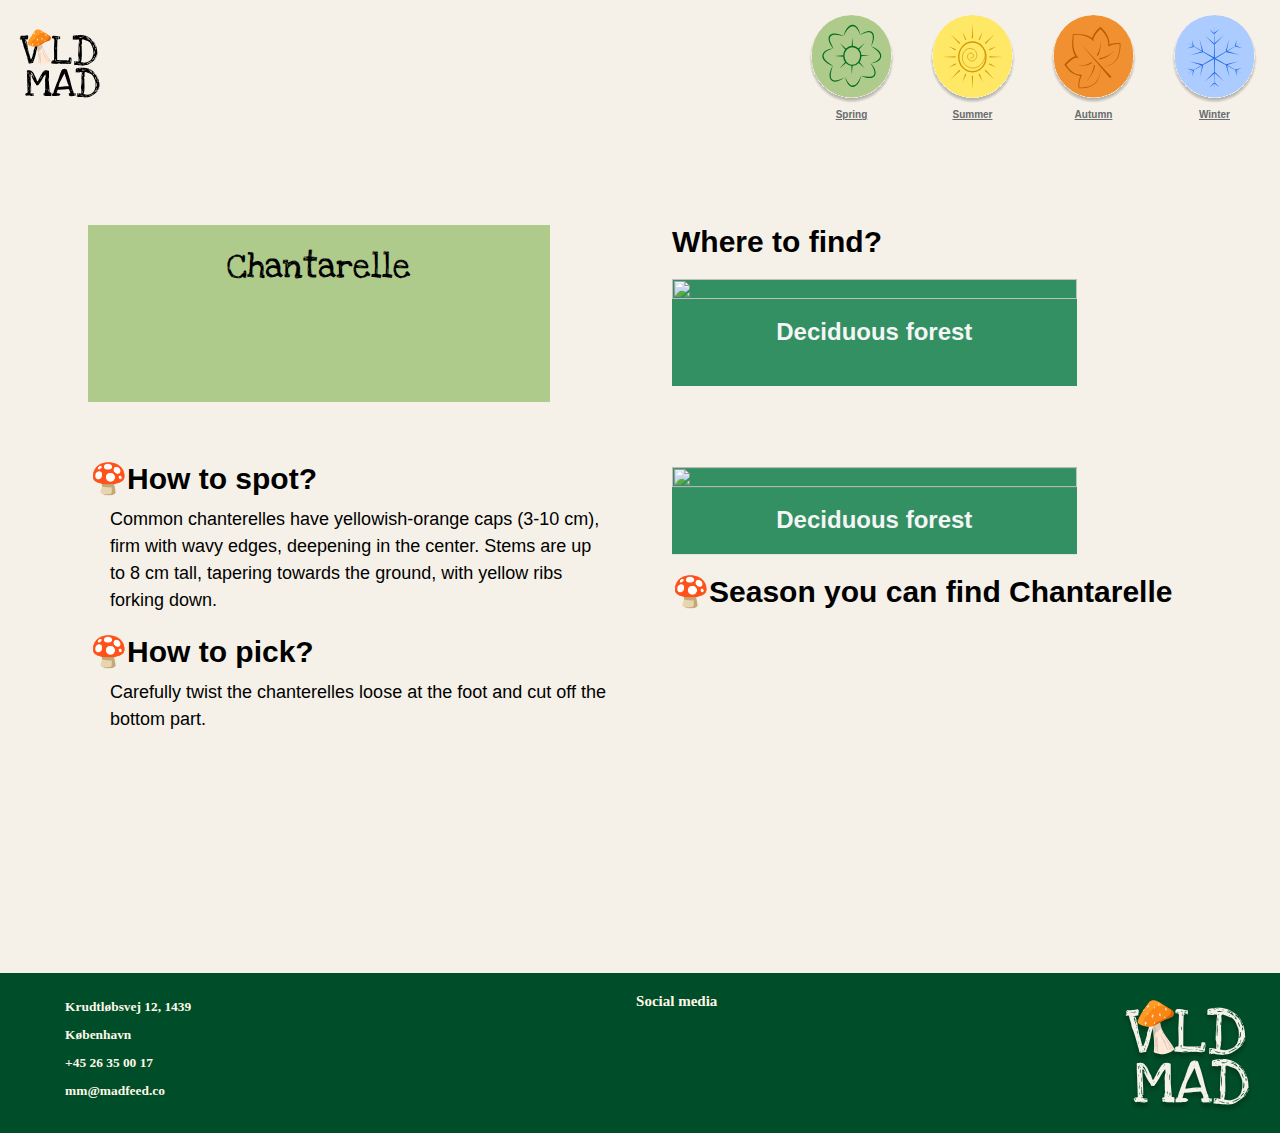
==== commit 7bbb3f80: "description flytter til ind i svampe billeder" ====
--- a/product.html
+++ b/product.html
@@ -78,13 +78,9 @@
             <div class="box_0">
                 <img class="svampe" src="" alt="" loading="lazy">
                 <h2 class="svampe_name">Chantarelle</h2>
-                <p class="description">The star of the forest floor, common
-                    chanterelles are
-                    indisputably the most sought-after
-                    mushrooms on our latitude.</p>
+                <p class="description"></p>
             </div>
             <div class="sankeskab">
-
                 <div class="skov_1">
                     <h3 class="sankeskab_overskrift"><span style="color: rgb(14, 162, 115);"><i
                                 class="fa-solid fa-location-dot"></i></span>
@@ -109,10 +105,6 @@
                 </p>
             </div>
             <div class="infomation">
-                <p class="description">The star of the forest floor, common
-                    chanterelles are
-                    indisputably the most sought-after
-                    mushrooms on our latitude.</p>
                 <h3>🍄How to spot?</h3>
                 <p class="answer_spot">Common chanterelles have yellowish-orange caps (3-10 cm), firm with wavy
                     edges, deepening in the
@@ -122,9 +114,6 @@
                 <h3>🍄How to pick?</h3>
                 <p class="answer_picking">Carefully twist the chanterelles loose at the foot and cut off the bottom
                     part.</p>
-
-
-
             </div>
         </article>
     </main>
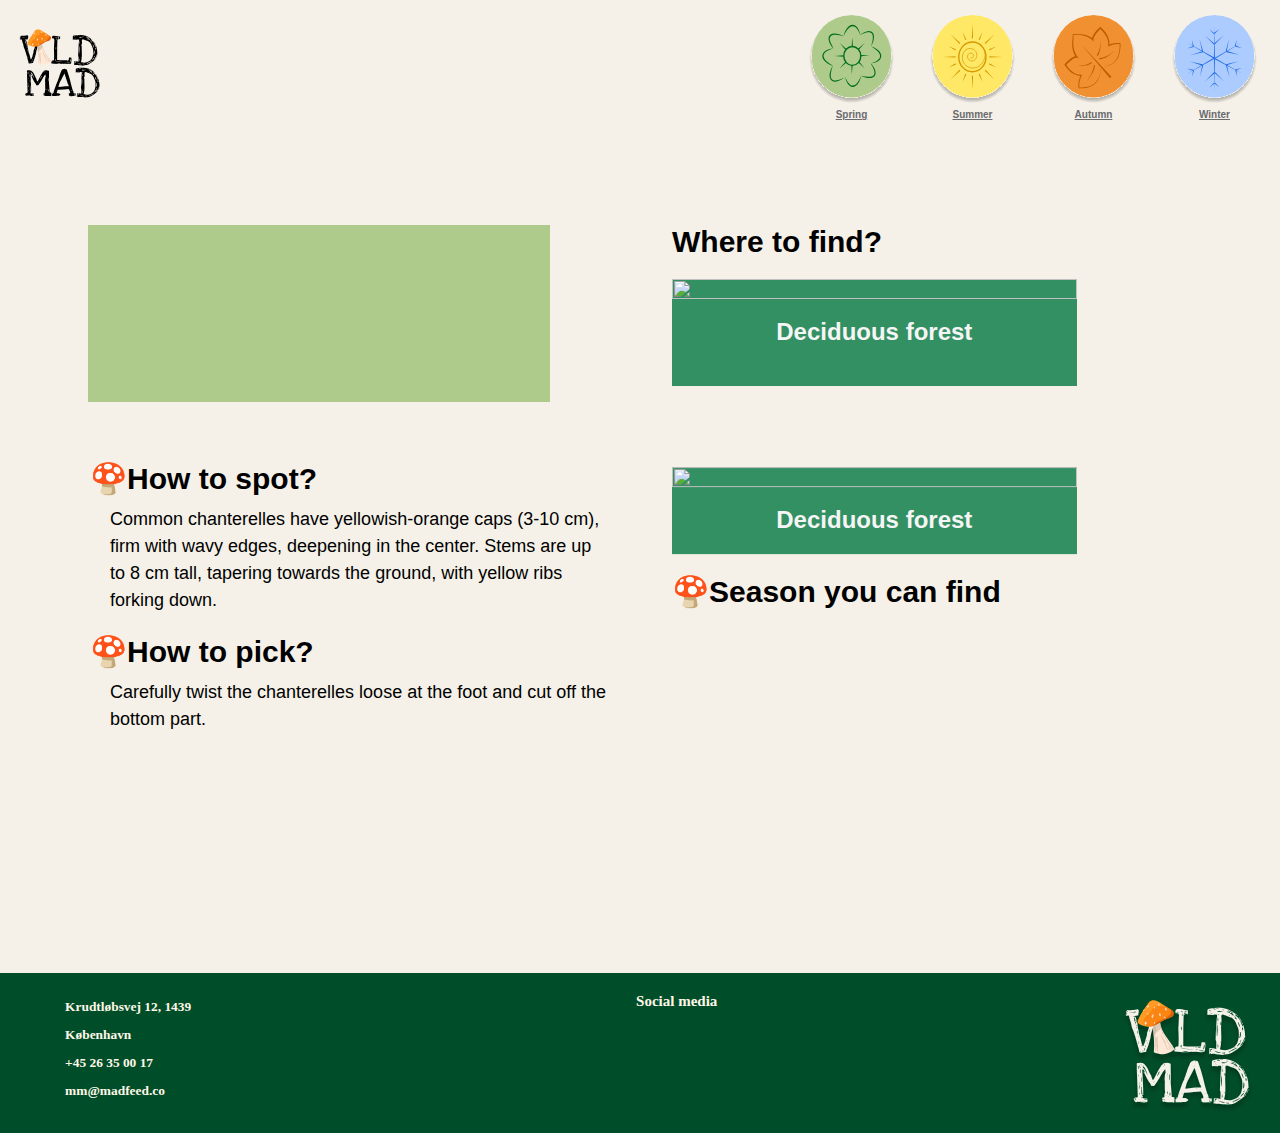
==== commit 8e15b1bc: "ændret" ====
--- a/product.html
+++ b/product.html
@@ -77,7 +77,7 @@
         <article class="singleview">
             <div class="box_0">
                 <img class="svampe" src="" alt="" loading="lazy">
-                <h2 class="svampe_name">Chantarelle</h2>
+                <h2 class="svampe_name"></h2>
                 <p class="description"></p>
             </div>
             <div class="sankeskab">
@@ -96,7 +96,7 @@
                     <img class="skov_img_2" src="" alt="" loading="lazy">
                     <p class="skov_name_2">Deciduous forest</p>
                 </div>
-                <h3 class="season_find">🍄Season you can find <span class="name">Chantarelle</span></h3>
+                <h3 class="season_find">🍄Season you can find <span class="name"></span></h3>
                 <p class="season_ikoner">
                     <img class="seasons_0" src="" alt="">
                     <img class="seasons_1" src="" alt="">
--- a/css/mutual.css
+++ b/css/mutual.css
@@ -42,29 +42,6 @@
   }
 }
 
-/* Current af icons */
-.current {
-  animation-name: scale_kf;
-  animation-duration: 0s;
-  animation-iteration-count: 1;
-  animation-timing-function: linear;
-  animation-fill-mode: both;
-}
-
-@keyframes scale_kf {
-  100% {
-    scale: 1.1;
-  }
-
-  100% {
-    scale: 1.1;
-  }
-}
-
-.gray {
-  filter: grayscale(100%);
-}
-
 /* Layout af icons link */
 .season_icons a {
   display: grid;
--- a/css/product.css
+++ b/css/product.css
@@ -111,6 +111,7 @@
 .description {
   line-height: 30px;
   font-size: 18px;
+  font-weight: bold;
   padding: 0 20px;
 }
 .season_name {
@@ -164,7 +165,7 @@
     font-size: 20px;
   }
   .season_ikoner {
-    width: 18%;
+    width: 15%;
     display: flex;
     gap: 20px;
     margin-left: 40px;
